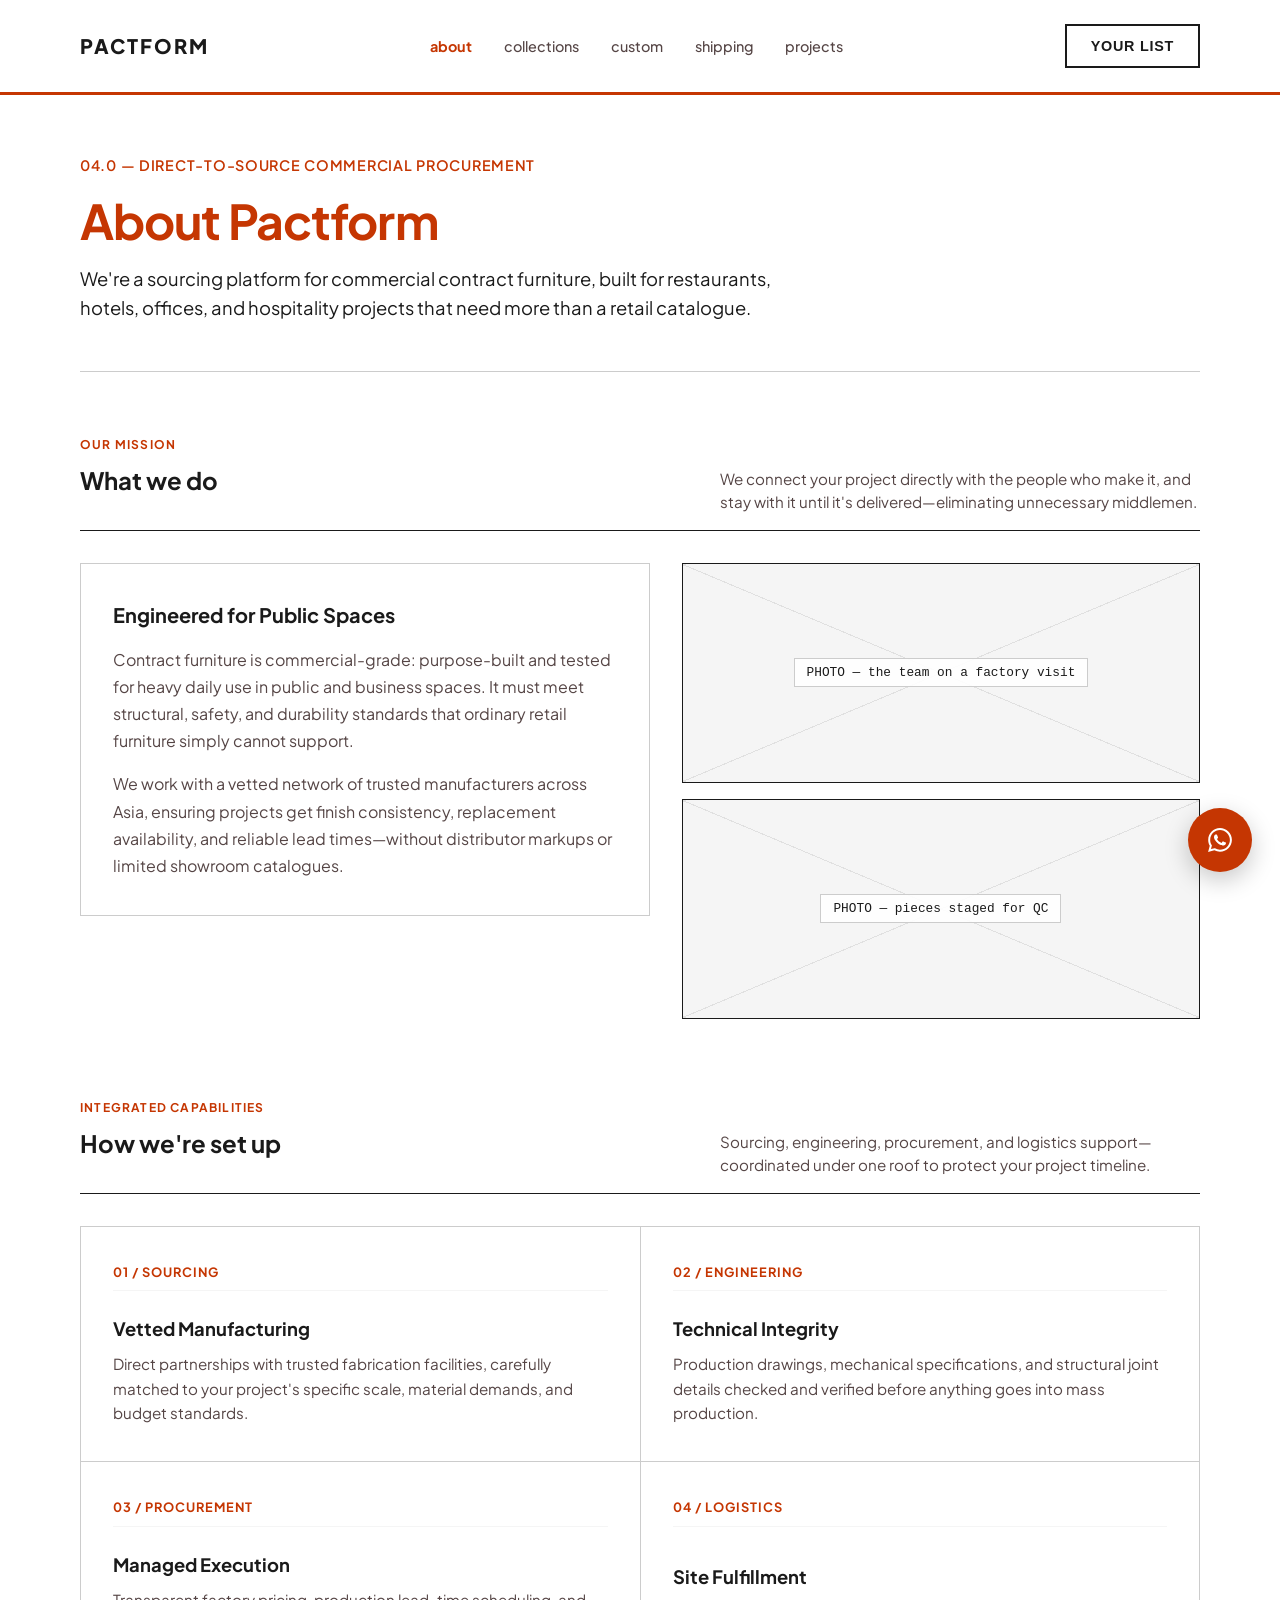
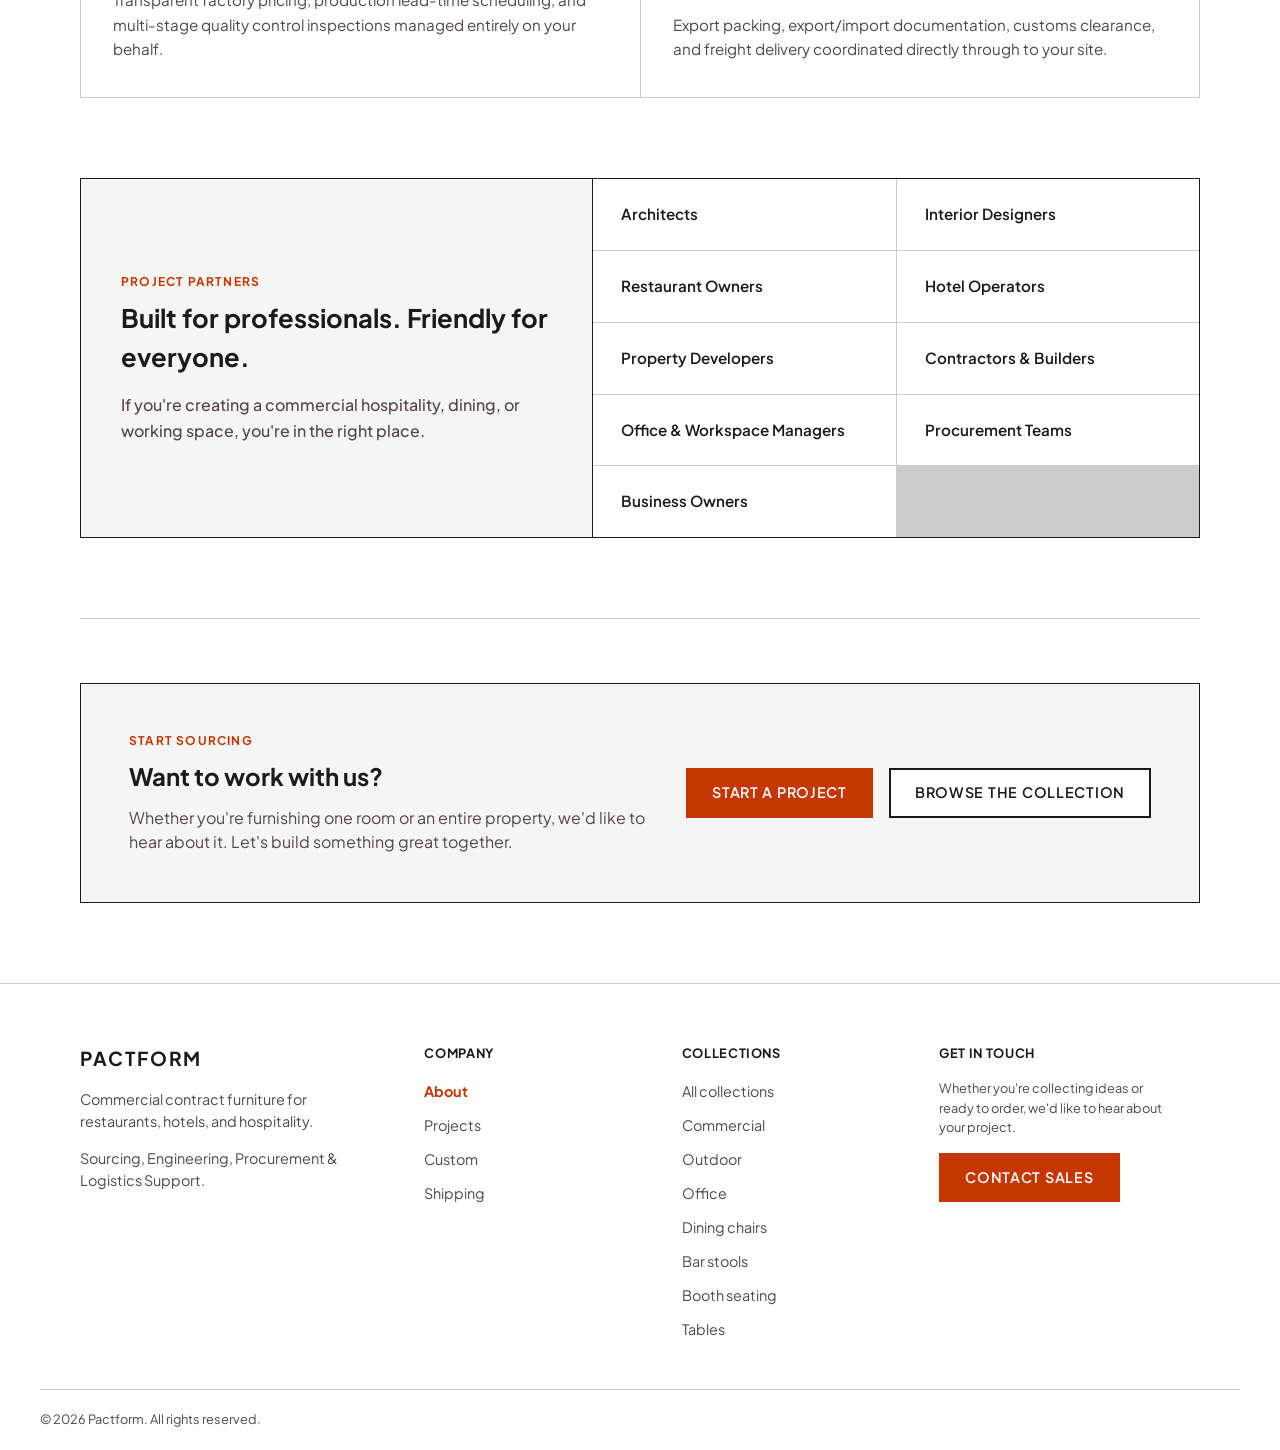
==== about.html @ 5277f004 "Initial commit" ====
<!DOCTYPE html>
<html lang="en">
<head>
    <meta charset="UTF-8">
    <meta name="viewport" content="width=device-width, initial-scale=1.0">
    <title>Pactform - About</title>
    <link rel="stylesheet" href="global.css">
    <link rel="stylesheet" href="about.css">
</head>
<body>

    <header>
        <div class="container header-inner">
            <div class="logo"><a href="index.html">PACTFORM</a></div>
            <nav id="main-nav">
                <ul>
                    <li><a href="about.html" class="active-link">about</a></li>
                    <li><a href="collection.html">collections</a></li>
                    <li><a href="custom.html">custom</a></li>
                    <li><a href="shipping.html">shipping</a></li>
                    <li><a href="projects.html">projects</a></li>
                                    <li class="nav-list-item"><button class="btn btn-primary" id="toggle-list-btn-mobile">Your list</button></li>
                </ul>
            </nav>
            <div class="header-actions">
                <button class="btn btn-secondary" id="toggle-list-btn">Your list</button>
            </div>
        </div>
    </header>

    <button class="nav-toggle" id="nav-toggle" aria-label="Toggle menu" aria-expanded="false" aria-controls="main-nav">
        <span></span><span></span><span></span>
    </button>
    <div class="nav-overlay hidden" id="nav-overlay"></div>
    <script>
        document.addEventListener('DOMContentLoaded', () => {
            const navToggle = document.getElementById('nav-toggle');
            const mainNav = document.getElementById('main-nav');
            const navOverlay = document.getElementById('nav-overlay');
            if (!navToggle || !mainNav || !navOverlay) return;
            function openNav() {
                mainNav.classList.add('open');
                navToggle.classList.add('open');
                navToggle.setAttribute('aria-expanded', 'true');
                navOverlay.classList.remove('hidden');
                requestAnimationFrame(() => navOverlay.classList.add('visible'));
            }
            window.__pactformCloseNav = null;
            function closeNav() {
                mainNav.classList.remove('open');
                navToggle.classList.remove('open');
                navToggle.setAttribute('aria-expanded', 'false');
                navOverlay.classList.remove('visible');
                setTimeout(() => navOverlay.classList.add('hidden'), 300);
            }
            window.__pactformCloseNav = closeNav;
            navToggle.addEventListener('click', () => mainNav.classList.contains('open') ? closeNav() : openNav());
            navOverlay.addEventListener('click', closeNav);
            mainNav.querySelectorAll('a').forEach(a => a.addEventListener('click', closeNav));
            window.addEventListener('keydown', (e) => { if (e.key === 'Escape') closeNav(); });
        });
    </script>


    <main class="container">
        <!-- Page Header -->
        <section class="page-header about-hero">
            <p class="subtext">04.0 — Direct-to-Source Commercial Procurement</p>
            <h1>About Pactform</h1>
            <p class="hero-desc">We're a sourcing platform for commercial contract furniture, built for restaurants, hotels, offices, and hospitality projects that need more than a retail catalogue.</p>
        </section>

        <!-- What We Do (Architectural Feature Grid) -->
        <section class="about-section">
            <div class="section-heading-row">
                <div>
                    <span class="eyebrow">Our Mission</span>
                    <h2>What we do</h2>
                </div>
                <p class="heading-desc">We connect your project directly with the people who make it, and stay with it until it's delivered—eliminating unnecessary middlemen.</p>
            </div>

            <div class="about-content-grid">
                <div class="about-text-box">
                    <h4>Engineered for Public Spaces</h4>
                    <p>Contract furniture is commercial-grade: purpose-built and tested for heavy daily use in public and business spaces. It must meet structural, safety, and durability standards that ordinary retail furniture simply cannot support.</p>
                    <p>We work with a vetted network of trusted manufacturers across Asia, ensuring projects get finish consistency, replacement availability, and reliable lead times—without distributor markups or limited showroom catalogues.</p>
                </div>
                <div class="about-photo-stack">
                    <div class="placeholder img-box about-photo">
                        <span class="img-label">PHOTO — the team on a factory visit</span>
                    </div>
                    <div class="placeholder img-box about-photo">
                        <span class="img-label">PHOTO — pieces staged for QC</span>
                    </div>
                </div>
            </div>
        </section>

        <!-- How We're Set Up (4-Pillar Grid Cards) -->
        <section class="about-section">
            <div class="section-heading-row">
                <div>
                    <span class="eyebrow">Integrated Capabilities</span>
                    <h2>How we're set up</h2>
                </div>
                <p class="heading-desc">Sourcing, engineering, procurement, and logistics support—coordinated under one roof to protect your project timeline.</p>
            </div>

            <div class="setup-grid">
                <div class="setup-card">
                    <span class="setup-num">01 / Sourcing</span>
                    <h4>Vetted Manufacturing</h4>
                    <p>Direct partnerships with trusted fabrication facilities, carefully matched to your project's specific scale, material demands, and budget standards.</p>
                </div>
                <div class="setup-card">
                    <span class="setup-num">02 / Engineering</span>
                    <h4>Technical Integrity</h4>
                    <p>Production drawings, mechanical specifications, and structural joint details checked and verified before anything goes into mass production.</p>
                </div>
                <div class="setup-card">
                    <span class="setup-num">03 / Procurement</span>
                    <h4>Managed Execution</h4>
                    <p>Transparent factory pricing, production lead-time scheduling, and multi-stage quality control inspections managed entirely on your behalf.</p>
                </div>
                <div class="setup-card">
                    <span class="setup-num">04 / Logistics</span>
                    <h4>Site Fulfillment</h4>
                    <p>Export packing, export/import documentation, customs clearance, and freight delivery coordinated directly through to your site.</p>
                </div>
            </div>
        </section>

        <!-- Built for Professionals (Editorial List Block) -->
        <section class="about-section">
            <div class="professionals-block">
                <div class="prof-intro">
                    <span class="eyebrow">Project Partners</span>
                    <h2>Built for professionals. Friendly for everyone.</h2>
                    <p class="prof-line">If you're creating a commercial hospitality, dining, or working space, you're in the right place.</p>
                </div>
                <div class="prof-list">
                    <div class="prof-item">Architects</div>
                    <div class="prof-item">Interior Designers</div>
                    <div class="prof-item">Restaurant Owners</div>
                    <div class="prof-item">Hotel Operators</div>
                    <div class="prof-item">Property Developers</div>
                    <div class="prof-item">Contractors &amp; Builders</div>
                    <div class="prof-item">Office &amp; Workspace Managers</div>
                    <div class="prof-item">Procurement Teams</div>
                    <div class="prof-item">Business Owners</div>
                </div>
            </div>
        </section>

        <!-- CTA Section -->
        <section class="about-cta">
            <div class="cta-box">
                <div>
                    <span class="eyebrow">Start Sourcing</span>
                    <h2>Want to work with us?</h2>
                    <p>Whether you're furnishing one room or an entire property, we'd like to hear about it. Let's build something great together.</p>
                </div>
                <div class="about-buttons">
                    <a href="projects.html" class="btn btn-primary">Start a project</a>
                    <a href="collection.html" class="btn btn-secondary">Browse the collection</a>
                </div>
            </div>
        </section>
    </main>

    <!-- Footer -->
    <footer>
        <div class="container footer-grid">
            <div class="footer-info">
                <h4>PACTFORM</h4>
                <p>Commercial contract furniture for restaurants, hotels, and hospitality.</p>
                <p class="footer-sub">Sourcing, Engineering, Procurement &amp; Logistics Support.</p>
            </div>

            <div class="footer-col">
                <h5>Company</h5>
                <ul>
                    <li><a href="about.html" class="footer-active-link">About</a></li>
                    <li><a href="projects.html">Projects</a></li>
                    <li><a href="custom.html">Custom</a></li>
                    <li><a href="shipping.html">Shipping</a></li>
                </ul>
            </div>

            <div class="footer-col">
                <h5>Collections</h5>
                <ul>
                    <li><a href="collection.html">All collections</a></li>
                    <li><a href="category.html?category=commercial">Commercial</a></li>
                    <li><a href="category.html?category=outdoor">Outdoor</a></li>
                    <li><a href="category.html?category=office">Office</a></li>
                    <li><a href="category.html?category=dining-chairs">Dining chairs</a></li>
                    <li><a href="category.html?category=bar-stools">Bar stools</a></li>
                    <li><a href="category.html?category=booth-seating">Booth seating</a></li>
                    <li><a href="category.html?category=tables">Tables</a></li>
                </ul>
            </div>

            <div class="footer-col footer-contact">
                <h5>Get in touch</h5>
                <p class="footer-sub">Whether you're collecting ideas or ready to order, we'd like to hear about your project.</p>
                <a href="#" class="btn btn-primary">Contact Sales</a>
            </div>
        </div>
        <div class="container footer-bottom">
            <p>&copy; 2026 Pactform. All rights reserved.</p>
        </div>
    </footer>

    <!-- Sticky WhatsApp: persistent on every page -->
    <a href="https://wa.me/62xxxxxxxxxx" class="whatsapp-sticky" aria-label="Chat on WhatsApp" target="_blank" rel="noopener noreferrer">
        <svg xmlns="http://www.w3.org/2000/svg" viewBox="0 0 640 640" width="34" height="34" fill="currentColor">
            <!--!Font Awesome Free v7.3.1 by @fontawesome - https://fontawesome.com License - https://fontawesome.com/license/free Copyright 2026 Fonticons, Inc.-->
            <path d="M476.9 161.1C435 119.1 379.2 96 319.9 96C197.5 96 97.9 195.6 97.9 318C97.9 357.1 108.1 395.3 127.5 429L96 544L213.7 513.1C246.1 530.8 282.6 540.1 319.8 540.1L319.9 540.1C442.2 540.1 544 440.5 544 318.1C544 258.8 518.8 203.1 476.9 161.1zM319.9 502.7C286.7 502.7 254.2 493.8 225.9 477L219.2 473L149.4 491.3L168 423.2L163.6 416.2C145.1 386.8 135.4 352.9 135.4 318C135.4 216.3 218.2 133.5 320 133.5C369.3 133.5 415.6 152.7 450.4 187.6C485.2 222.5 506.6 268.8 506.5 318.1C506.5 419.9 421.6 502.7 319.9 502.7zM421.1 364.5C415.6 361.7 388.3 348.3 383.2 346.5C378.1 344.6 374.4 343.7 370.7 349.3C367 354.9 356.4 367.3 353.1 371.1C349.9 374.8 346.6 375.3 341.1 372.5C308.5 356.2 287.1 343.4 265.6 306.5C259.9 296.7 271.3 297.4 281.9 276.2C283.7 272.5 282.8 269.3 281.4 266.5C280 263.7 268.9 236.4 264.3 225.3C259.8 214.5 255.2 216 251.8 215.8C248.6 215.6 244.9 215.6 241.2 215.6C237.5 215.6 231.5 217 226.4 222.5C221.3 228.1 207 241.5 207 268.8C207 296.1 226.9 322.5 229.6 326.2C232.4 329.9 268.7 385.9 324.4 410C359.6 425.2 373.4 426.5 391 423.9C401.7 422.3 423.8 410.5 428.4 397.5C433 384.5 433 373.4 431.6 371.1C430.3 368.6 426.6 367.2 421.1 364.5z"/>
        </svg>
    </a>

    <!-- Your list drawer -->
    <div class="drawer-overlay hidden" id="drawer-overlay"></div>
    <div class="your-list-modal hidden" id="list-modal">
        <div class="modal-header">
            <h3>Your list</h3>
            <button class="close-btn" id="close-modal-btn" aria-label="Close">&times;</button>
        </div>
        <div class="modal-body">
            <div class="list-items" id="list-items"></div>
        </div>
        <div class="modal-actions">
            <a href="#" class="btn btn-primary">Send to WhatsApp</a>
            <button class="btn btn-secondary">Download PDF</button>
            <button class="btn btn-secondary" id="copy-link-btn">Copy share link</button>
        </div>
    </div>

    <script>
        document.addEventListener('DOMContentLoaded', () => {
            const overlay = document.getElementById('drawer-overlay');
            const modal = document.getElementById('list-modal');
            const toggleListBtn = document.getElementById('toggle-list-btn');
            const closeModalBtn = document.getElementById('close-modal-btn');

            function openDrawer() { modal.classList.remove('hidden'); overlay.classList.add('visible'); overlay.classList.remove('hidden'); }
            function closeDrawer() { modal.classList.add('hidden'); overlay.classList.remove('visible'); }

            function toggleDrawer() { modal.classList.contains('hidden') ? openDrawer() : closeDrawer(); }
            toggleListBtn.addEventListener('click', toggleDrawer);
            const toggleListBtnMobile = document.getElementById('toggle-list-btn-mobile');
            if (toggleListBtnMobile) {
                toggleListBtnMobile.addEventListener('click', () => {
                    if (window.__pactformCloseNav) window.__pactformCloseNav();
                    toggleDrawer();
                });
            }
            closeModalBtn.addEventListener('click', closeDrawer);
            overlay.addEventListener('click', closeDrawer);

            const listItems = [
                { name: '[PRODUCT NAME] x24', meta: 'Rattan / natural — approx. W450 D520 H820' },
                { name: '[PRODUCT NAME] x8', meta: 'Solid oak / black steel — approx. W1400 D700 H750' },
                { name: '[PRODUCT NAME] x12', meta: 'Powder-coated steel — approx. W400 D400 H650' }
            ];
            const trashIcon = '<svg viewBox="0 0 24 24" width="16" height="16" fill="none" stroke="currentColor" stroke-width="2" stroke-linecap="round" stroke-linejoin="round"><path d="M4 7h16"/><path d="M9 7V4h6v3"/><path d="M6 7l1 13a2 2 0 0 0 2 2h6a2 2 0 0 0 2-2l1-13"/><path d="M10 11v6"/><path d="M14 11v6"/></svg>';
            const listItemsEl = document.getElementById('list-items');
            function renderListItems() {
                if (listItems.length === 0) {
                    listItemsEl.innerHTML = '<p class="list-empty">Your list is empty.</p>';
                    return;
                }
                listItemsEl.innerHTML = listItems.map((item, i) =>
                    '<div class="list-item" data-index="' + i + '"><div class="list-item-main"><h4>' + item.name + '</h4><p>' + item.meta + '</p></div>' +
                    '<button class="remove-item-btn" data-index="' + i + '" aria-label="Remove ' + item.name + '">' + trashIcon + '</button></div>'
                ).join('');
            }
            renderListItems();
            listItemsEl.addEventListener('click', (e) => {
                const btn = e.target.closest('.remove-item-btn');
                if (!btn) return;
                const index = Number(btn.dataset.index);
                const row = btn.closest('.list-item');
                row.classList.add('removing');
                setTimeout(() => { listItems.splice(index, 1); renderListItems(); }, 200);
            });

            const copyLinkBtn = document.getElementById('copy-link-btn');
            copyLinkBtn.addEventListener('click', () => {
                navigator.clipboard.writeText(window.location.href).then(() => {
                    const original = copyLinkBtn.textContent;
                    copyLinkBtn.textContent = 'Link copied';
                    setTimeout(() => { copyLinkBtn.textContent = original; }, 1500);
                }).catch(() => {});
            });
        });
    </script>
</body>
</html>
---- global.css ----
@import url('https://fonts.googleapis.com/css2?family=Plus+Jakarta+Sans:ital,wght@0,400..800;1,400..800&display=swap');
/* global.css */
:root {
    --black: #1a1a1a;
    --white: #ffffff;
    --grey-light: #f5f5f5;
    --grey-mid: #e0e0e0;
    --grey-dark: #554545;
    --border-color: #cccccc;
    --accent: #c53602;
    --accent-dark: #c53602;
    --font-family: "Plus Jakarta Sans", -apple-system, BlinkMacSystemFont, "Segoe UI", Roboto, Helvetica, Arial, sans-serif;
}

* {
    box-sizing: border-box;
    margin: 0;
    padding: 0;
}

body {
    font-family: var(--font-family);
    color: var(--black);
    background-color: var(--white);
    line-height: 1.5;
    -webkit-font-smoothing: antialiased;
}

.container {
    max-width: 1200px;
    margin: 0 auto;
    padding: 0 40px;
    width: 100%;
}

img, svg, video {
    max-width: 100%;
    height: auto;
}

.hidden {
    display: none !important;
}

/* Typography — scales down on smaller viewports so headings never force horizontal scroll */
h1 { font-size: clamp(1.9rem, 4.5vw + 1rem, 3rem); line-height: 1.15; margin-bottom: 1rem; font-weight: 700; letter-spacing: -0.02em; color: var(--accent); }
h2 { font-size: clamp(1.25rem, 1.5vw + 0.9rem, 1.5rem); margin-bottom: 1rem; font-weight: 700; }
h3 { font-size: 1.1rem; font-weight: 700; margin-bottom: 0.25rem; }
p { font-size: 1rem; color: var(--grey-dark); margin-bottom: 1rem; word-wrap: break-word; }
.subtext { font-size: 0.9rem; }
.page-header { margin-bottom: 40px; border-bottom: 1px solid var(--border-color); padding-bottom: 40px; }

@media (max-width: 900px) {
    .container { padding: 0 28px; }
}

@media (max-width: 600px) {
    .container { padding: 0 20px; }
    .page-header { margin-bottom: 28px; padding-bottom: 28px; }
}

@media (max-width: 380px) {
    .container { padding: 0 16px; }
}

/* Buttons */
.btn {
    display: inline-flex; align-items: center; justify-content: center;
    padding: 12px 24px; font-size: 0.9rem; font-weight: 600; text-transform: uppercase;
    letter-spacing: 0.05em; cursor: pointer; border: 2px solid transparent;
    text-decoration: none; transition: all 0.2s ease;
}
.btn-primary { background-color: var(--accent); color: var(--white); border-color: var(--accent); }
.btn-primary:hover { background-color: var(--accent-dark); border-color: var(--accent-dark); }
.btn-secondary { background-color: var(--white); color: var(--black); border-color: var(--black); }
.btn-secondary:hover { background-color: var(--grey-light); }

/* Image Placeholder (Wireframe 'X' style) */
.placeholder {
    background-color: var(--grey-light); position: relative; display: flex; align-items: center; justify-content: center;
    border: 1px solid var(--grey-mid); overflow: hidden; text-align: center; padding: 20px;
}
.placeholder::before, .placeholder::after {
    content: ''; position: absolute; top: 0; left: 0; right: 0; bottom: 0; border: 1px solid transparent;
}
.placeholder::before { background: linear-gradient(to bottom right, transparent calc(50% - 0.5px), var(--grey-mid) calc(50% - 0.5px), var(--grey-mid) calc(50% + 0.5px), transparent calc(50% + 0.5px)); }
.placeholder::after { background: linear-gradient(to bottom left, transparent calc(50% - 0.5px), var(--grey-mid) calc(50% - 0.5px), var(--grey-mid) calc(50% + 0.5px), transparent calc(50% + 0.5px)); }
.placeholder span { background-color: rgba(255, 255, 255, 0.9); padding: 4px 12px; font-size: 0.8rem; z-index: 1; font-family: monospace; border: 1px solid var(--border-color); }

/* Header — sticky so it (and the floating hamburger) stay attached to the top while scrolling */
header { padding: 24px 0; border-bottom: 3px solid var(--accent); margin-bottom: 60px; background-color: var(--white); position: sticky; top: 0; z-index: 50; }
.header-inner { display: flex; justify-content: space-between; align-items: center; gap: 16px; }
.logo a { font-size: 1.25rem; font-weight: 800; letter-spacing: 0.1em; text-transform: uppercase; text-decoration: none; color: var(--black); }
nav ul { display: flex; list-style: none; gap: 32px; }
nav a { text-decoration: none; color: var(--grey-dark); font-size: 0.9rem; font-weight: 500; text-transform: lowercase; transition: color 0.2s; }
nav a:hover, nav a.active-link { color: var(--accent); font-weight: 700; }

.header-actions { display: flex; align-items: center; gap: 12px; flex: 0 0 auto; }

/* Hamburger toggle — a standalone fixed element (not nested in the header) so it always
   floats above the sliding nav panel and stays tappable to close, turning into an X. */
.nav-toggle {
    display: none;
    position: fixed;
    top: 22px;
    right: 40px;
    flex-direction: column;
    justify-content: center;
    align-items: center;
    gap: 5px;
    width: 42px;
    height: 42px;
    background: var(--white);
    border: 2px solid var(--black);
    cursor: pointer;
    padding: 0;
    z-index: 210;
}
.nav-toggle span { display: block; width: 20px; height: 2px; background: var(--black); transition: transform 0.2s ease, opacity 0.2s ease; }
.nav-toggle.open span:nth-child(1) { transform: translateY(7px) rotate(45deg); }
.nav-toggle.open span:nth-child(2) { opacity: 0; }
.nav-toggle.open span:nth-child(3) { transform: translateY(-7px) rotate(-45deg); }

/* Off-canvas nav overlay, mirrors the your-list drawer overlay */
.nav-overlay { position: fixed; inset: 0; background: rgba(26, 26, 26, 0.4); z-index: 190; opacity: 0; pointer-events: none; transition: opacity 0.3s ease; }
.nav-overlay.visible { opacity: 1; pointer-events: auto; }

@media (max-width: 900px) {
    .nav-toggle { display: flex; }

    nav#main-nav {
        position: fixed;
        top: 0;
        right: 0;
        height: 100vh;
        width: 300px;
        max-width: 85vw;
        background: var(--white);
        border-left: 1px solid var(--border-color);
        border-top: 4px solid var(--accent);
        box-shadow: -10px 0 30px rgba(0,0,0,0.15);
        transform: translateX(100%);
        transition: transform 0.3s ease;
        z-index: 200;
        padding: 100px 32px 32px;
        overflow-y: auto;
    }
    nav#main-nav.open { transform: translateX(0); }
    nav#main-nav ul { flex-direction: column; gap: 8px; }
    nav#main-nav a { display: block; padding: 12px 0; font-size: 1.05rem; border-bottom: 1px solid var(--grey-light); }

    /* On mobile/tablet the header's own "Your list" button steps aside — it lives inside
       the nav panel instead, so it can never overlap the hamburger toggle. */
    .header-actions #toggle-list-btn { display: none; }
    nav#main-nav .nav-list-item { display: block; margin-top: 20px; padding-top: 20px; border-top: 1px solid var(--border-color); }
    nav#main-nav .nav-list-item .btn { width: 100%; }
}

/* Hidden on desktop: the header's own button is used there instead */
.nav-list-item { display: none; }

@media (max-width: 480px) {
    .header-actions .btn { padding: 10px 16px; font-size: 0.8rem; }
    .logo a { font-size: 1.05rem; }
}

/* Keep the floating toggle aligned with the container's edge as its padding shrinks */
@media (max-width: 900px) {
    .nav-toggle { right: 28px; }
}
@media (max-width: 600px) {
    .nav-toggle { right: 20px; top: 18px; }
}
@media (max-width: 380px) {
    .nav-toggle { right: 16px; }
}

/* Footer */
footer { border-top: 1px solid var(--border-color); padding-top: 60px; margin-top: 80px; }
.footer-grid { display: grid; grid-template-columns: 1.4fr 1fr 1fr 1.2fr; gap: 40px; padding-bottom: 48px; }
.footer-info h4 { font-size: 1.2rem; letter-spacing: 0.1em; margin-bottom: 16px; }
.footer-info p { max-width: 300px; font-size: 0.9rem; }
.footer-sub { font-size: 0.8rem; color: var(--grey-dark); margin-top: 4px; }

.footer-col h5 { font-size: 0.8rem; font-weight: 700; text-transform: uppercase; letter-spacing: 0.05em; margin-bottom: 16px; color: var(--black); }
.footer-col ul { list-style: none; display: flex; flex-direction: column; gap: 10px; }
.footer-col a:not(.btn) { color: var(--grey-dark); text-decoration: none; font-size: 0.9rem; transition: color 0.2s; }
.footer-col a:hover, .footer-col a.footer-active-link { color: var(--accent); }
.footer-col a.footer-active-link { font-weight: 700; }

.footer-contact p { max-width: 240px; margin-bottom: 16px; }
.footer-contact .btn { width: fit-content; }

.footer-bottom { border-top: 1px solid var(--border-color); padding: 20px 0; }
.footer-bottom p { margin: 0; font-size: 0.8rem; color: var(--grey-dark); }

@media (max-width: 900px) {
    .footer-grid { grid-template-columns: 1fr 1fr; row-gap: 32px; }
    .footer-info { grid-column: 1 / -1; }
}

@media (max-width: 600px) {
    .footer-grid { grid-template-columns: 1fr; gap: 32px; padding-bottom: 32px; }
    .footer-info { grid-column: auto; }
    .footer-info p, .footer-contact p { max-width: 100%; }
    .footer-contact .btn { width: 100%; text-align: center; }
    footer { padding-top: 48px; margin-top: 60px; }
}

/* Your-list drawer: slides in from the right, full height, dims the page behind it.
   Never navigates away from the current page. */
.drawer-overlay { position: fixed; inset: 0; background: rgba(26, 26, 26, 0.4); z-index: 140; opacity: 0; pointer-events: none; transition: opacity 0.3s ease; }
.drawer-overlay.visible { opacity: 1; pointer-events: auto; }

.your-list-modal { position: fixed; top: 0; right: 0; height: 100vh; width: 380px; max-width: 90vw; background: var(--white); border-left: 1px solid var(--border-color); border-top: 4px solid var(--accent); box-shadow: -10px 0 30px rgba(0,0,0,0.12); z-index: 150; display: flex; flex-direction: column; transform: translateX(100%); transition: transform 0.3s ease; }
.your-list-modal.hidden { transform: translateX(100%); }
.your-list-modal:not(.hidden) { transform: translateX(0); }
.modal-header { display: flex; justify-content: space-between; align-items: center; padding: 20px 24px; border-bottom: 1px solid var(--border-color); background: var(--grey-light); flex: 0 0 auto; }
.close-btn { background: none; border: none; font-size: 1.5rem; line-height: 1; cursor: pointer; color: var(--grey-dark); transition: color 0.2s; }
.close-btn:hover { color: var(--accent); }
.modal-body { padding: 24px; overflow-y: auto; flex: 1 1 auto; }
.list-item { display: flex; align-items: flex-start; justify-content: space-between; gap: 12px; margin-bottom: 16px; padding-bottom: 16px; border-bottom: 1px solid var(--grey-light); }
.list-item:last-child { margin-bottom: 0; padding-bottom: 0; border-bottom: none; }
.list-item-main { flex: 1; min-width: 0; }
.list-item h4 { font-size: 0.95rem; }
.list-item p { font-size: 0.85rem; margin-bottom: 0; }
.remove-item-btn { flex: 0 0 auto; background: none; border: none; padding: 4px; margin-top: 2px; cursor: pointer; color: var(--grey-dark); transition: color 0.15s ease, transform 0.15s ease; }
.remove-item-btn:hover { color: var(--accent); transform: scale(1.1); }
.remove-item-btn svg { display: block; }
.list-item.removing { opacity: 0; transform: translateX(12px); transition: opacity 0.2s ease, transform 0.2s ease; }
.list-empty { text-align: center; font-size: 0.9rem; color: var(--grey-dark); padding: 24px 0; }
.modal-actions { display: flex; flex-direction: column; gap: 8px; padding: 20px 24px; border-top: 1px solid var(--border-color); flex: 0 0 auto; }
.modal-actions .btn { width: 100%; }

/* Floating WhatsApp Icon - Large Round Orange Shape */
.whatsapp-sticky {
    position: fixed;
    bottom: 28px;
    right: 28px;
    z-index: 90;
    width: 64px;
    height: 64px;
    border-radius: 50%;
    background-color: var(--accent); /* Warna oranye/terakota website */
    color: #ffffff !important;       /* Paksa ikon warna putih */
    display: flex;
    align-items: center;
    justify-content: center;
    box-shadow: 0 8px 24px rgba(0, 0, 0, 0.22);
    transition: transform 0.2s ease, background-color 0.2s ease, box-shadow 0.2s ease;
    text-decoration: none;
    border: none;
}

.whatsapp-sticky svg {
    display: block;
    fill: #ffffff; /* Memastikan patung path di SVG berwarna putih */
}

/* Efek saat cursor diarahkan ke tombol */
.whatsapp-sticky:hover {
    background-color: #98330f; /* Oranye sedikit lebih gelap saat dihover */
    transform: scale(1.08);
    box-shadow: 0 10px 28px rgba(0, 0, 0, 0.3);
    color: #ffffff !important;
}

/* Penyesuaian proporsional di layar HP */
@media (max-width: 480px) {
    .whatsapp-sticky {
        bottom: 20px;
        right: 20px;
        width: 56px;
        height: 56px;
    }
    .whatsapp-sticky svg {
        width: 28px;
        height: 28px;
    }
}
/* SOLUSI BUG OVERLAY MENU MOBILE:
   Ketika menu #main-nav memiliki class .open, paksa header naik di atas .nav-overlay (z-index 190) */
header:has(nav#main-nav.open) {
    z-index: 200 !important;
}
---- about.css ----
/* about.css — Architectural Editorial Design (Zero Round Corners) */

/* Shared Eyebrow Accent */
.eyebrow {
    display: block;
    font-size: 0.75rem;
    font-weight: 700;
    text-transform: uppercase;
    letter-spacing: 0.1em;
    color: var(--accent);
    margin-bottom: 8px;
}

/* Page Header */
.about-hero {
    margin-bottom: 64px;
    border-bottom: 1px solid var(--border-color);
    padding-bottom: 48px;
}
.about-hero .subtext {
    display: block;
    margin-bottom: 16px;
    text-transform: uppercase;
    letter-spacing: 0.05em;
    font-weight: 600;
    color: var(--accent);
}
.about-hero .hero-desc {
    max-width: 720px;
    font-size: 1.15rem;
    line-height: 1.6;
    color: var(--black);
    margin-bottom: 0;
}

/* Section Header Shared Layout */
.section-heading-row {
    display: flex;
    justify-content: space-between;
    align-items: flex-end;
    gap: 32px;
    margin-bottom: 32px;
    border-bottom: 1px solid var(--black);
    padding-bottom: 16px;
}
.heading-desc {
    max-width: 480px;
    margin-bottom: 0;
    font-size: 0.95rem;
    color: var(--grey-dark);
}

.about-section {
    margin-bottom: 80px;
}

/* What We Do - Split Grid */
.about-content-grid {
    display: grid;
    grid-template-columns: 1.1fr 1fr;
    gap: 32px;
    align-items: start;
}
.about-text-box {
    border: 1px solid var(--border-color);
    padding: 36px 32px;
    background: var(--white);
}
.about-text-box h4 {
    font-size: 1.25rem;
    margin-bottom: 16px;
    color: var(--black);
}
.about-text-box p {
    color: var(--grey-dark);
    line-height: 1.7;
    margin-bottom: 16px;
}
.about-text-box p:last-child {
    margin-bottom: 0;
}
.about-photo-stack {
    display: grid;
    grid-template-columns: 1fr;
    gap: 16px;
}
.about-photo {
    height: 220px;
    border: 1px solid var(--black);
}

/* How We're Set Up - 4-Card Sharp Grid */
.setup-grid {
    display: grid;
    grid-template-columns: repeat(2, 1fr);
    border: 1px solid var(--border-color);
    background: var(--border-color);
    gap: 1px; /* 1px sharp borders between items */
}
.setup-card {
    background: var(--white);
    padding: 36px 32px;
    display: flex;
    flex-direction: column;
    justify-content: space-between;
}
.setup-num {
    font-size: 0.8rem;
    font-weight: 700;
    text-transform: uppercase;
    letter-spacing: 0.08em;
    color: var(--accent);
    margin-bottom: 24px;
    border-bottom: 1px solid var(--grey-light);
    padding-bottom: 8px;
}
.setup-card h4 {
    font-size: 1.15rem;
    margin-bottom: 10px;
    color: var(--black);
}
.setup-card p {
    margin-bottom: 0;
    font-size: 0.95rem;
    color: var(--grey-dark);
    line-height: 1.6;
}

/* Built for Professionals - Architectural Split Box */
.professionals-block {
    border: 1px solid var(--black);
    display: grid;
    grid-template-columns: 1.1fr 1.3fr;
    background: var(--white);
}
.prof-intro {
    padding: 48px 40px;
    background: var(--grey-light);
    border-right: 1px solid var(--black);
    display: flex;
    flex-direction: column;
    justify-content: center;
}
.prof-intro h2 {
    margin-bottom: 16px;
    font-size: 1.6rem;
}
.prof-line {
    color: var(--grey-dark);
    margin-bottom: 0;
    line-height: 1.6;
    font-weight: 500;
}
.prof-list {
    display: grid;
    grid-template-columns: 1fr 1fr;
    background: var(--border-color);
    gap: 1px; /* Sharp grid borders */
}
.prof-item {
    background: var(--white);
    padding: 24px 28px;
    font-size: 0.95rem;
    font-weight: 600;
    color: var(--black);
    display: flex;
    align-items: center;
}

/* CTA Block */
.about-cta {
    border-top: 1px solid var(--border-color);
    padding-top: 64px;
    margin-bottom: 80px;
}
.cta-box {
    border: 1px solid var(--black);
    padding: 48px;
    background: var(--grey-light);
    display: flex;
    justify-content: space-between;
    align-items: center;
    gap: 40px;
}
.cta-box h2 {
    margin-bottom: 12px;
}
.cta-box p {
    max-width: 540px;
    margin-bottom: 0;
    color: var(--grey-dark);
}
.about-buttons {
    display: flex;
    gap: 16px;
    flex-wrap: wrap;
    flex-shrink: 0;
}

/* Responsive Styles */
@media (max-width: 900px) {
    .about-content-grid,
    .professionals-block {
        grid-template-columns: 1fr;
    }
    .prof-intro {
        border-right: none;
        border-bottom: 1px solid var(--black);
        padding: 36px 28px;
    }
    .cta-box {
        flex-direction: column;
        align-items: flex-start;
        padding: 36px 28px;
    }
}

@media (max-width: 768px) {
    .setup-grid {
        grid-template-columns: 1fr;
    }
    .section-heading-row {
        flex-direction: column;
        align-items: flex-start;
        gap: 12px;
    }
    .prof-list {
        grid-template-columns: 1fr;
    }
}

@media (max-width: 600px) {
    .about-buttons {
        flex-direction: column;
        width: 100%;
    }
    .about-buttons .btn {
        width: 100%;
        text-align: center;
    }
    .setup-card {
        padding: 28px 24px;
    }
}
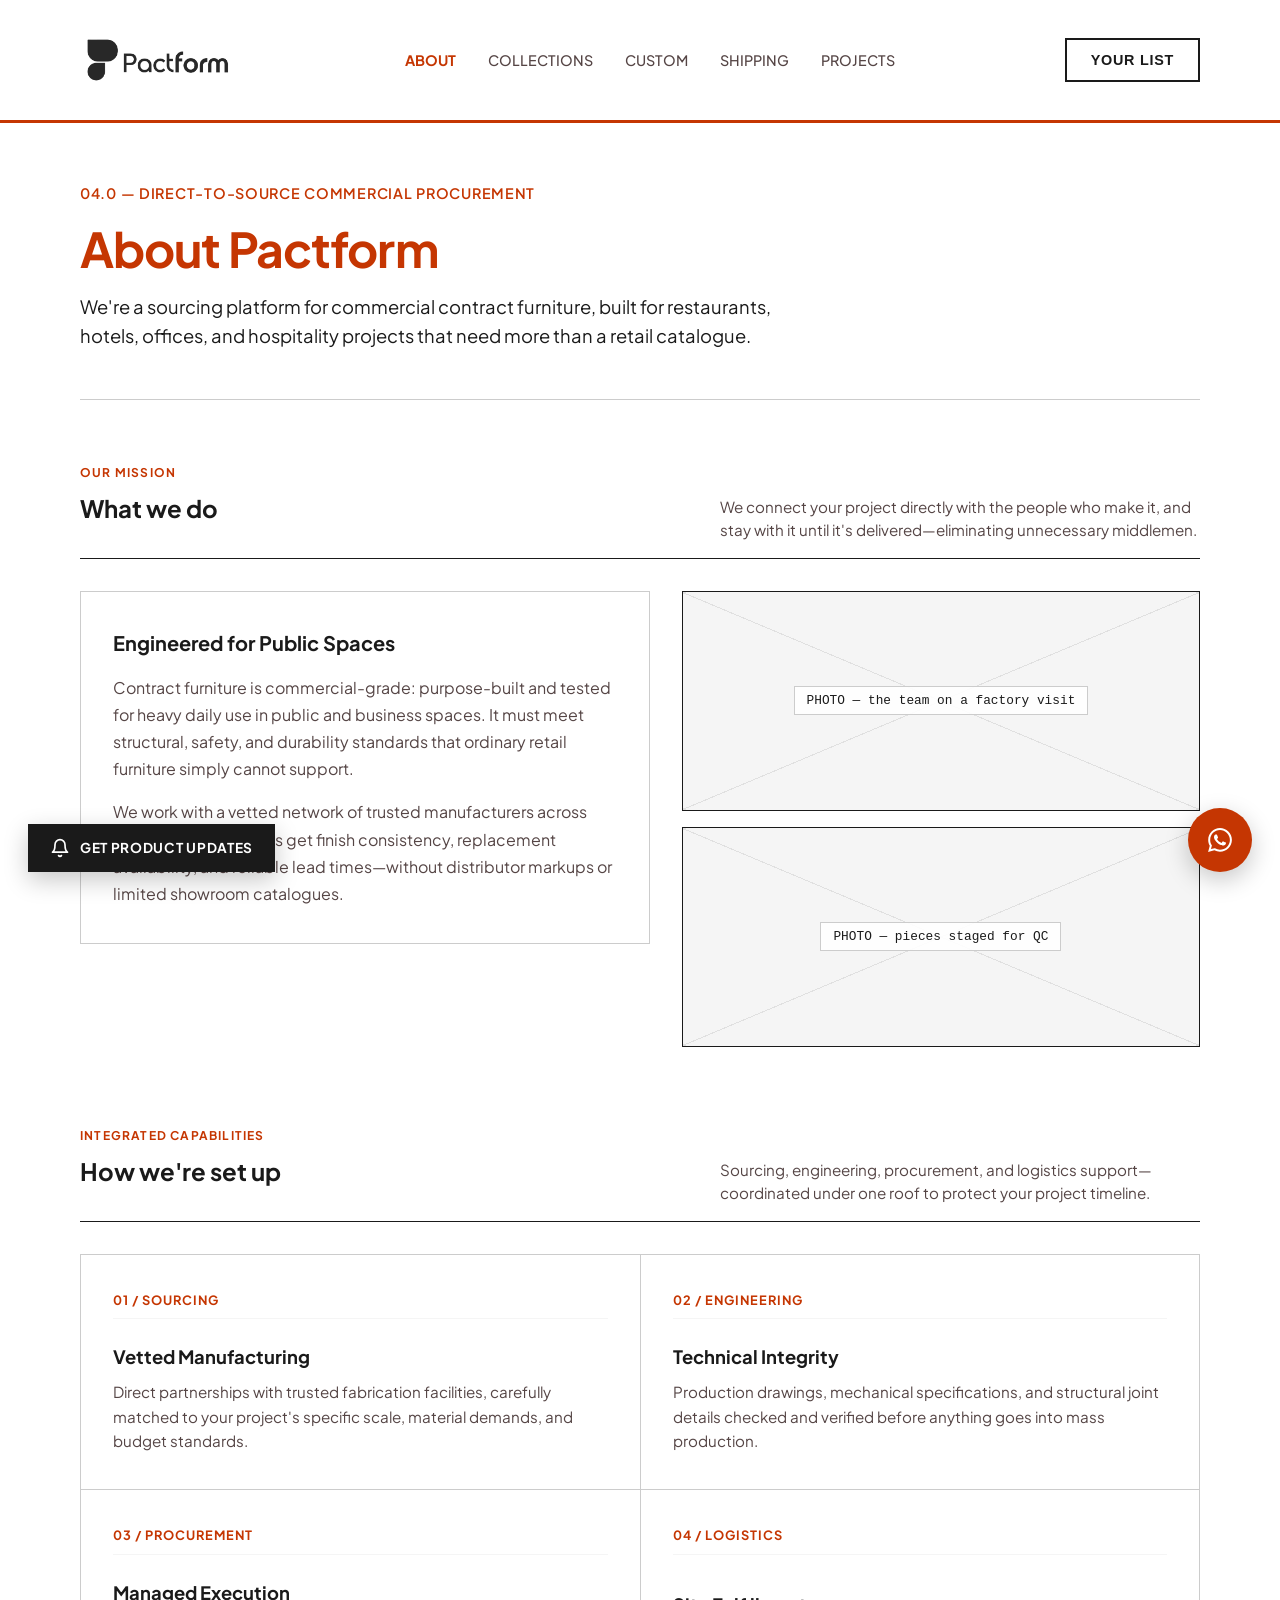
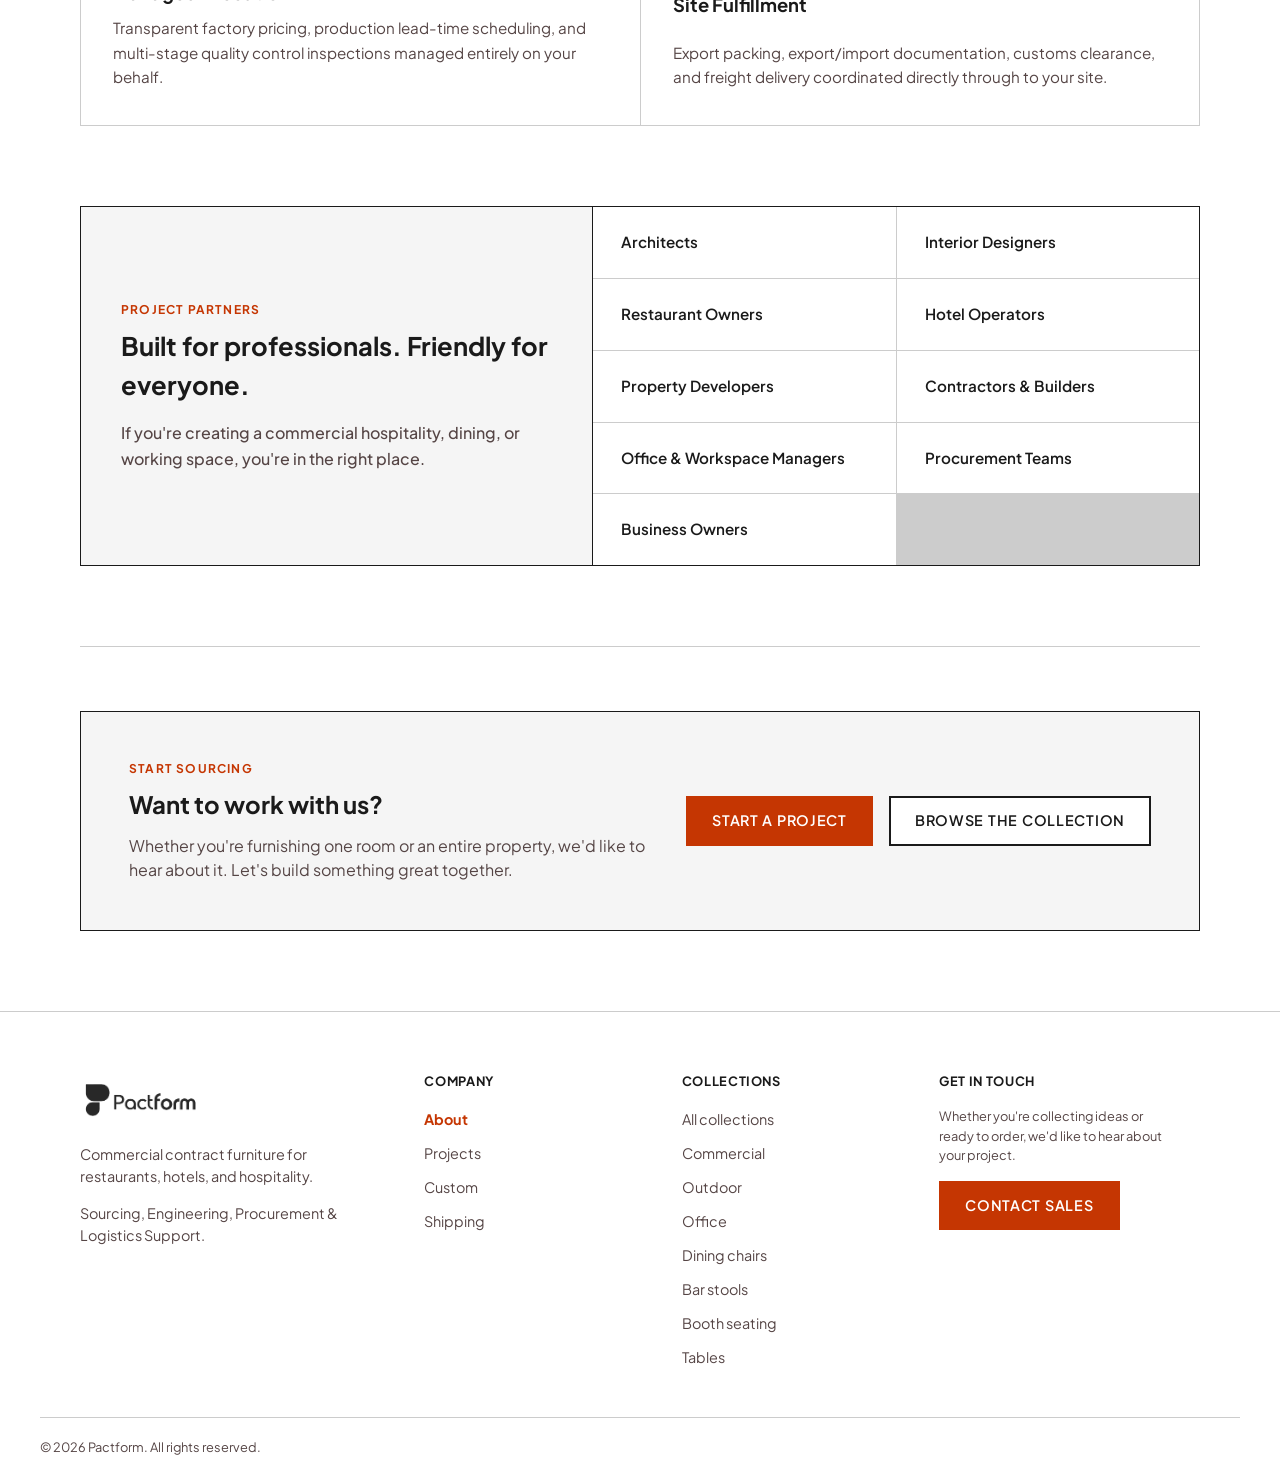
==== commit ad2d1f3e: "Update file HTML dan CSS" ====
--- a/about.html
+++ b/about.html
@@ -1,4 +1,4 @@
-<!DOCTYPE html>
+﻿<!DOCTYPE html>
 <html lang="en">
 <head>
     <meta charset="UTF-8">
@@ -11,7 +11,7 @@
 
     <header>
         <div class="container header-inner">
-            <div class="logo"><a href="index.html">PACTFORM</a></div>
+            <div class="logo"><a href="index.html"><img src="logo_pactform.png" alt="Pactform" class="logo-img"></a></div>
             <nav id="main-nav">
                 <ul>
                     <li><a href="about.html" class="active-link">about</a></li>
@@ -173,7 +173,7 @@
     <footer>
         <div class="container footer-grid">
             <div class="footer-info">
-                <h4>PACTFORM</h4>
+                <img src="logo_pactform.png" alt="Pactform" class="logo-img footer-logo-img">
                 <p>Commercial contract furniture for restaurants, hotels, and hospitality.</p>
                 <p class="footer-sub">Sourcing, Engineering, Procurement &amp; Logistics Support.</p>
             </div>
@@ -214,6 +214,12 @@
     </footer>
 
     <!-- Sticky WhatsApp: persistent on every page -->
+    <!-- Sticky Get Product Updates -->
+    <a href="#" class="updates-sticky" aria-label="Get Product Updates">
+        <svg xmlns="http://www.w3.org/2000/svg" viewBox="0 0 24 24" width="20" height="20" fill="none" stroke-width="2" stroke-linecap="round" stroke-linejoin="round"><path d="M18 8a6 6 0 0 0-12 0c0 7-3 9-3 9h18s-3-2-3-9"/><path d="M13.73 21a2 2 0 0 1-3.46 0"/></svg>
+        <span>Get Product Updates</span>
+    </a>
+
     <a href="https://wa.me/62xxxxxxxxxx" class="whatsapp-sticky" aria-label="Chat on WhatsApp" target="_blank" rel="noopener noreferrer">
         <svg xmlns="http://www.w3.org/2000/svg" viewBox="0 0 640 640" width="34" height="34" fill="currentColor">
             <!--!Font Awesome Free v7.3.1 by @fontawesome - https://fontawesome.com License - https://fontawesome.com/license/free Copyright 2026 Fonticons, Inc.-->
@@ -298,4 +304,4 @@
         });
     </script>
 </body>
-</html>
+</html>
--- a/global.css
+++ b/global.css
@@ -91,8 +91,9 @@
 header { padding: 24px 0; border-bottom: 3px solid var(--accent); margin-bottom: 60px; background-color: var(--white); position: sticky; top: 0; z-index: 50; }
 .header-inner { display: flex; justify-content: space-between; align-items: center; gap: 16px; }
 .logo a { font-size: 1.25rem; font-weight: 800; letter-spacing: 0.1em; text-transform: uppercase; text-decoration: none; color: var(--black); }
+.logo-img { display: block; height: clamp(48px, 6vw, 72px); width: auto; }
 nav ul { display: flex; list-style: none; gap: 32px; }
-nav a { text-decoration: none; color: var(--grey-dark); font-size: 0.9rem; font-weight: 500; text-transform: lowercase; transition: color 0.2s; }
+nav a { text-decoration: none; color: var(--grey-dark); font-size: 0.9rem; font-weight: 500; text-transform: uppercase; transition: color 0.2s; }
 nav a:hover, nav a.active-link { color: var(--accent); font-weight: 700; }
 
 .header-actions { display: flex; align-items: center; gap: 12px; flex: 0 0 auto; }
@@ -102,7 +103,7 @@
 .nav-toggle {
     display: none;
     position: fixed;
-    top: 22px;
+    top: calc(3px + clamp(48px, 6vw, 72px) / 2);
     right: 40px;
     flex-direction: column;
     justify-content: center;
@@ -162,6 +163,7 @@
 @media (max-width: 480px) {
     .header-actions .btn { padding: 10px 16px; font-size: 0.8rem; }
     .logo a { font-size: 1.05rem; }
+    .logo-img { height: 40px; }
 }
 
 /* Keep the floating toggle aligned with the container's edge as its padding shrinks */
@@ -169,7 +171,12 @@
     .nav-toggle { right: 28px; }
 }
 @media (max-width: 600px) {
-    .nav-toggle { right: 20px; top: 18px; }
+    .nav-toggle { right: 20px; }
+}
+@media (max-width: 480px) {
+    /* Logo drops to a fixed 40px here (see .logo-img override above), so match the toggle's
+       vertical center to that fixed height instead of the fluid clamp() used above 480px. */
+    .nav-toggle { top: 23px; }
 }
 @media (max-width: 380px) {
     .nav-toggle { right: 16px; }
@@ -179,6 +186,7 @@
 footer { border-top: 1px solid var(--border-color); padding-top: 60px; margin-top: 80px; }
 .footer-grid { display: grid; grid-template-columns: 1.4fr 1fr 1fr 1.2fr; gap: 40px; padding-bottom: 48px; }
 .footer-info h4 { font-size: 1.2rem; letter-spacing: 0.1em; margin-bottom: 16px; }
+.footer-logo-img { height: clamp(40px, 5vw, 56px); width: auto; margin-bottom: 16px; }
 .footer-info p { max-width: 300px; font-size: 0.9rem; }
 .footer-sub { font-size: 0.8rem; color: var(--grey-dark); margin-top: 4px; }
 
@@ -278,6 +286,62 @@
         height: 28px;
     }
 }
+
+/* Floating "Get Product Updates" Button — bottom-left counterpart to the WhatsApp icon */
+.updates-sticky {
+    position: fixed;
+    bottom: 28px;
+    left: 28px;
+    z-index: 90;
+    display: inline-flex;
+    align-items: center;
+    gap: 10px;
+    padding: 14px 22px;
+    background-color: var(--black);
+    color: #ffffff !important;
+    font-size: 0.85rem;
+    font-weight: 700;
+    text-transform: uppercase;
+    letter-spacing: 0.05em;
+    text-decoration: none;
+    border: none;
+    box-shadow: 0 8px 24px rgba(0, 0, 0, 0.22);
+    transition: transform 0.2s ease, background-color 0.2s ease, box-shadow 0.2s ease;
+}
+
+.updates-sticky svg {
+    display: block;
+    flex-shrink: 0;
+    stroke: #ffffff;
+}
+
+.updates-sticky:hover {
+    background-color: var(--accent);
+    transform: scale(1.05);
+    box-shadow: 0 10px 28px rgba(0, 0, 0, 0.3);
+    color: #ffffff !important;
+}
+
+@media (max-width: 600px) {
+    .updates-sticky {
+        bottom: 20px;
+        left: 20px;
+        padding: 12px 16px;
+        font-size: 0.75rem;
+        gap: 8px;
+    }
+}
+
+@media (max-width: 380px) {
+    .updates-sticky span { display: none; }
+    .updates-sticky {
+        width: 56px;
+        height: 56px;
+        padding: 0;
+        justify-content: center;
+        border-radius: 50%;
+    }
+}
 /* SOLUSI BUG OVERLAY MENU MOBILE:
    Ketika menu #main-nav memiliki class .open, paksa header naik di atas .nav-overlay (z-index 190) */
 header:has(nav#main-nav.open) {
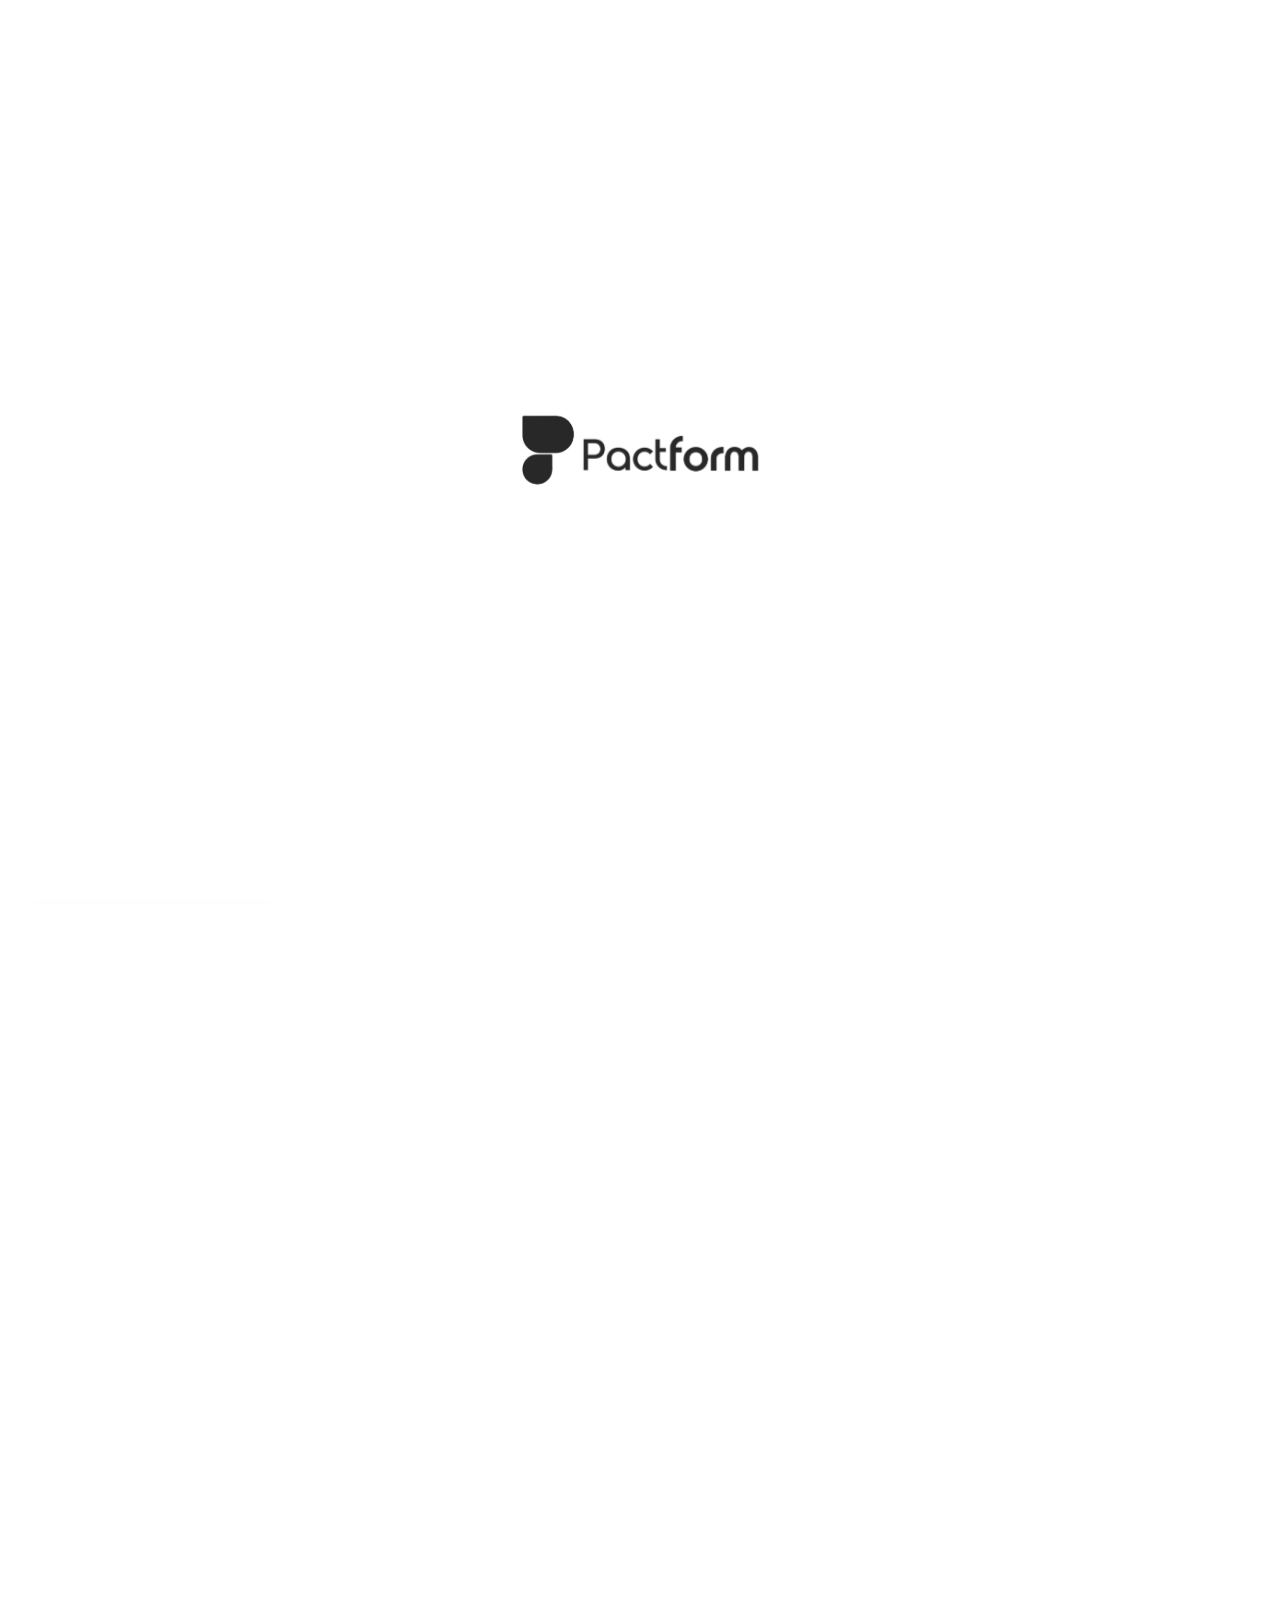
==== commit ef0cc306: "Add preloader animation, orange bg overlay, update pages" ====
--- a/about.html
+++ b/about.html
@@ -1,4 +1,4 @@
-﻿<!DOCTYPE html>
+<!DOCTYPE html>
 <html lang="en">
 <head>
     <meta charset="UTF-8">
@@ -6,8 +6,18 @@
     <title>Pactform - About</title>
     <link rel="stylesheet" href="global.css">
     <link rel="stylesheet" href="about.css">
+    <link rel="stylesheet" href="preloader.css">
 </head>
 <body>
+
+    <!-- Site Preloader: icon appears first, then the wordmark letters reveal -->
+    <div class="site-preloader" id="site-preloader">
+        <div class="preloader-logo-wrap">
+            <img class="preloader-logo-icon" src="logo_pactform.png" alt="" aria-hidden="true">
+            <img class="preloader-logo-full" src="logo_pactform.png" alt="Pactform">
+        </div>
+    </div>
+    <script src="preloader.js"></script>
 
     <header>
         <div class="container header-inner">
--- a/preloader.css
+++ b/preloader.css
@@ -0,0 +1,92 @@
+/* ==========================================================================
+   Site Preloader — logo icon appears first, then the wordmark letters reveal
+   Include on every page:
+     <link rel="stylesheet" href="preloader.css"> (in <head>, after other css)
+     markup right after <body>, script before </body>
+   ========================================================================== */
+
+html.preloader-active,
+html.preloader-active body {
+    overflow: hidden;
+    height: 100%;
+}
+
+.site-preloader {
+    position: fixed;
+    inset: 0;
+    z-index: 9999;
+    display: flex;
+    align-items: center;
+    justify-content: center;
+    background: #ffffff;
+    opacity: 1;
+    transition: opacity 0.5s ease;
+}
+
+.site-preloader.is-hiding {
+    opacity: 0;
+    pointer-events: none;
+}
+
+.site-preloader.is-hidden {
+    display: none;
+}
+
+.preloader-logo-wrap {
+    position: relative;
+    width: 260px;
+    max-width: 60vw;
+}
+
+.preloader-logo-wrap img {
+    display: block;
+    width: 100%;
+    height: auto;
+}
+
+/* Icon (the "P" mark) — fades/scales in first.
+   Clipped to just the icon portion of the logo file so only the mark shows. */
+.preloader-logo-icon {
+    position: relative;
+    clip-path: inset(0 74.4% 0 0);
+    opacity: 0;
+    transform: scale(0.85);
+    transform-origin: left center;
+    animation: preloader-icon-in 0.45s cubic-bezier(0.22, 1, 0.36, 1) forwards;
+}
+
+/* Full logo (icon + wordmark) — clipped to just the icon's width at first,
+   then the clip widens left-to-right so the letters appear to "type on" */
+.preloader-logo-full {
+    position: absolute;
+    top: 0;
+    left: 0;
+    opacity: 0;
+    clip-path: inset(0 74.4% 0 0);
+    animation:
+        preloader-text-fade-in 0.01s linear 0.45s forwards,
+        preloader-text-reveal 0.65s cubic-bezier(0.65, 0, 0.35, 1) 0.45s forwards;
+}
+
+@keyframes preloader-icon-in {
+    from { opacity: 0; transform: scale(0.85); }
+    to   { opacity: 1; transform: scale(1); }
+}
+
+@keyframes preloader-text-fade-in {
+    to { opacity: 1; }
+}
+
+@keyframes preloader-text-reveal {
+    from { clip-path: inset(0 74.4% 0 0); }
+    to   { clip-path: inset(0 0% 0 0); }
+}
+
+@media (prefers-reduced-motion: reduce) {
+    .preloader-logo-icon,
+    .preloader-logo-full {
+        animation: none !important;
+        opacity: 1 !important;
+        clip-path: inset(0 0% 0 0) !important;
+    }
+}
